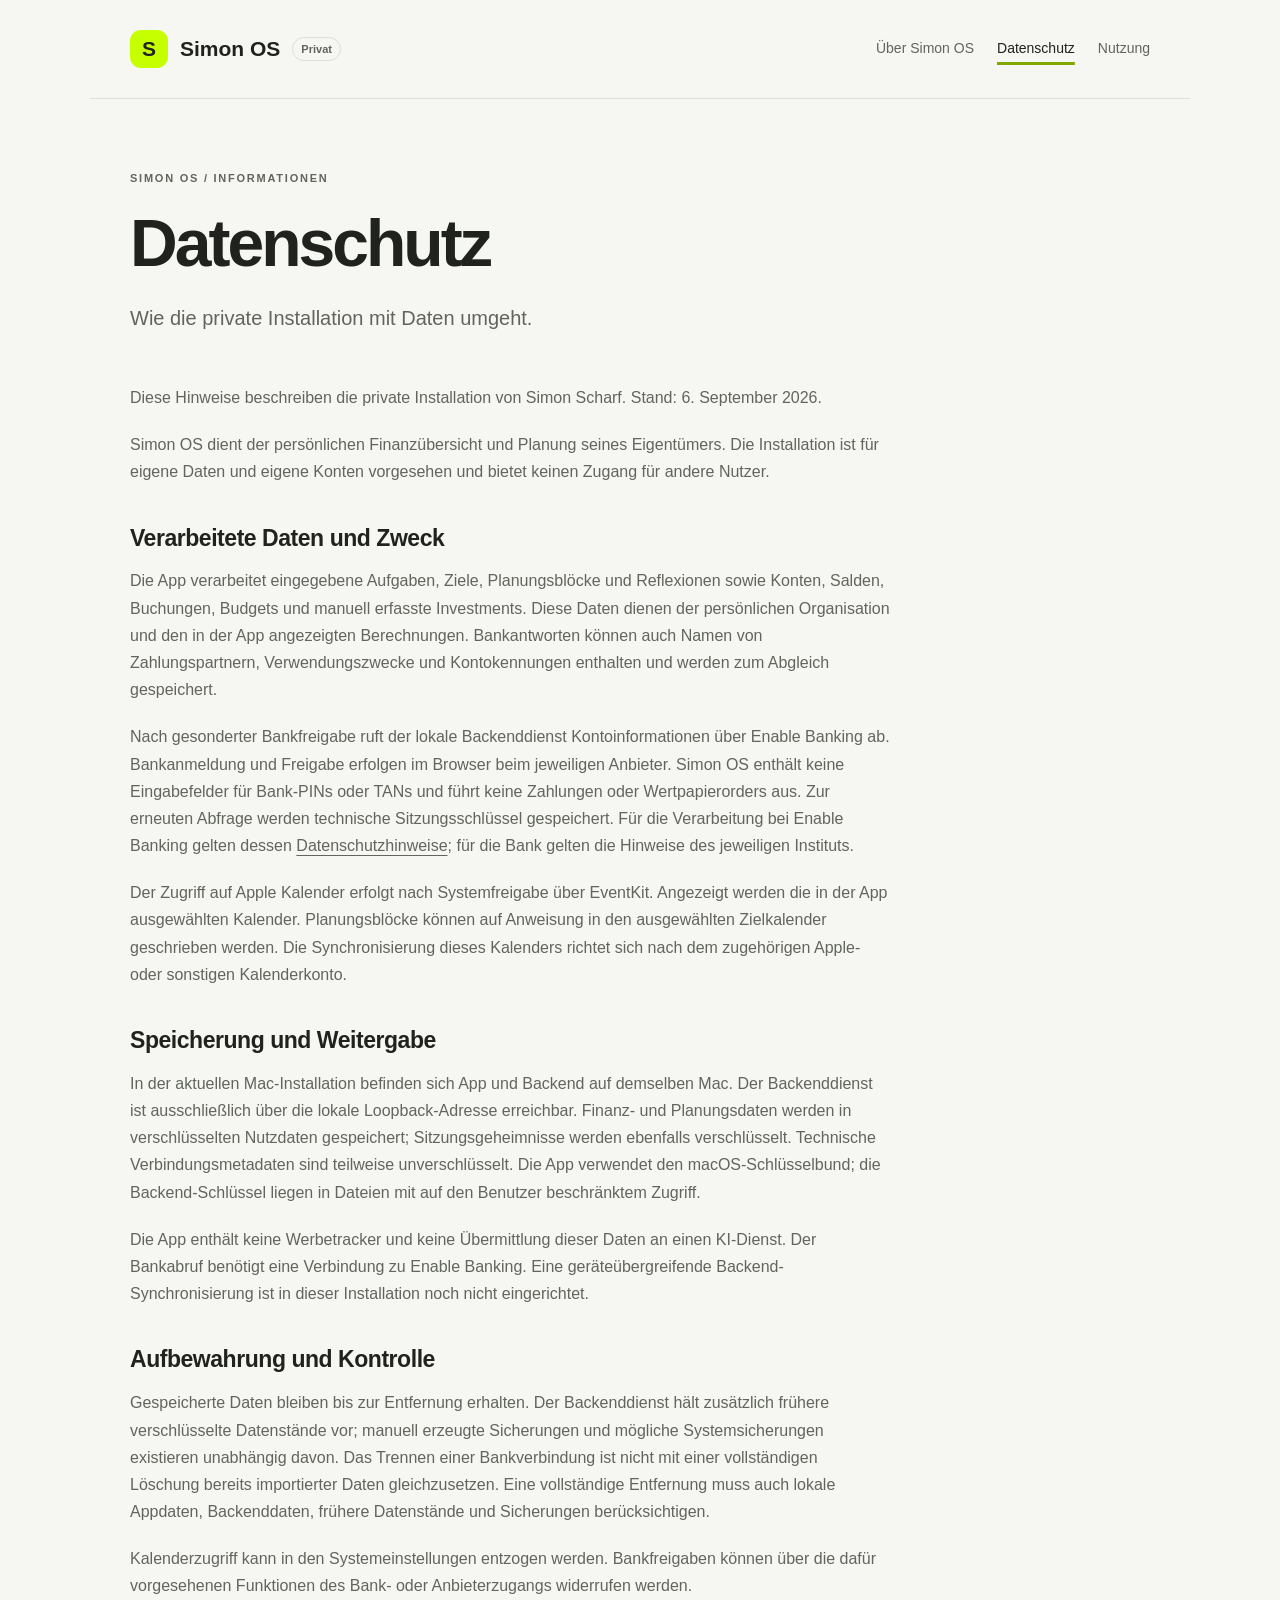
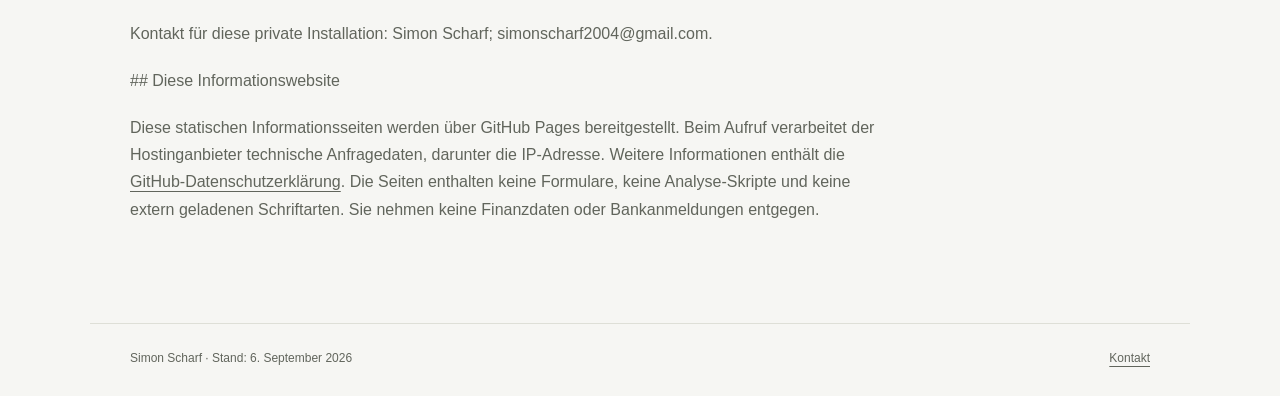
==== privacy.html @ 49741366 "Publish Simon OS private-use information pages" ====
<!doctype html>
<html lang="de"><head><meta charset="utf-8"><meta name="viewport" content="width=device-width,initial-scale=1">
<meta name="referrer" content="no-referrer"><meta name="robots" content="noindex,nofollow">
<meta http-equiv="Content-Security-Policy" content="default-src 'none'; style-src 'self'; img-src 'self'; base-uri 'none'; form-action 'none'">
<title>Datenschutz · Simon OS</title><meta name="description" content="Informationen zur privaten Finanz- und Planungsapp Simon OS.">
<link rel="stylesheet" href="style.css"></head><body><a class="skip" href="#inhalt">Zum Inhalt</a>
<header><a class="brand" href="index.html"><span class="mark" aria-hidden="true">S</span>Simon OS<span class="badge">Privat</span></a><nav aria-label="Hauptnavigation"><a href="index.html">Über Simon OS</a><a href="privacy.html" aria-current="page">Datenschutz</a><a href="terms.html">Nutzung</a></nav></header>
<main id="inhalt"><p class="eyebrow">SIMON OS / INFORMATIONEN</p><h1>Datenschutz</h1><p class="lead">Wie die private Installation mit Daten umgeht.</p><article><p>Diese Hinweise beschreiben die private Installation von Simon Scharf. Stand: 6. September 2026.</p>
<p>Simon OS dient der persönlichen Finanzübersicht und Planung seines Eigentümers. Die Installation ist für eigene Daten und eigene Konten vorgesehen und bietet keinen Zugang für andere Nutzer.</p>
<h2>Verarbeitete Daten und Zweck</h2>
<p>Die App verarbeitet eingegebene Aufgaben, Ziele, Planungsblöcke und Reflexionen sowie Konten, Salden, Buchungen, Budgets und manuell erfasste Investments. Diese Daten dienen der persönlichen Organisation und den in der App angezeigten Berechnungen. Bankantworten können auch Namen von Zahlungspartnern, Verwendungszwecke und Kontokennungen enthalten und werden zum Abgleich gespeichert.</p>
<p>Nach gesonderter Bankfreigabe ruft der lokale Backenddienst Kontoinformationen über Enable Banking ab. Bankanmeldung und Freigabe erfolgen im Browser beim jeweiligen Anbieter. Simon OS enthält keine Eingabefelder für Bank-PINs oder TANs und führt keine Zahlungen oder Wertpapierorders aus. Zur erneuten Abfrage werden technische Sitzungsschlüssel gespeichert. Für die Verarbeitung bei Enable Banking gelten dessen <a href="https://enablebanking.com/privacy">Datenschutzhinweise</a>; für die Bank gelten die Hinweise des jeweiligen Instituts.</p>
<p>Der Zugriff auf Apple Kalender erfolgt nach Systemfreigabe über EventKit. Angezeigt werden die in der App ausgewählten Kalender. Planungsblöcke können auf Anweisung in den ausgewählten Zielkalender geschrieben werden. Die Synchronisierung dieses Kalenders richtet sich nach dem zugehörigen Apple- oder sonstigen Kalenderkonto.</p>
<h2>Speicherung und Weitergabe</h2>
<p>In der aktuellen Mac-Installation befinden sich App und Backend auf demselben Mac. Der Backenddienst ist ausschließlich über die lokale Loopback-Adresse erreichbar. Finanz- und Planungsdaten werden in verschlüsselten Nutzdaten gespeichert; Sitzungsgeheimnisse werden ebenfalls verschlüsselt. Technische Verbindungsmetadaten sind teilweise unverschlüsselt. Die App verwendet den macOS-Schlüsselbund; die Backend-Schlüssel liegen in Dateien mit auf den Benutzer beschränktem Zugriff.</p>
<p>Die App enthält keine Werbetracker und keine Übermittlung dieser Daten an einen KI-Dienst. Der Bankabruf benötigt eine Verbindung zu Enable Banking. Eine geräteübergreifende Backend-Synchronisierung ist in dieser Installation noch nicht eingerichtet.</p>
<h2>Aufbewahrung und Kontrolle</h2>
<p>Gespeicherte Daten bleiben bis zur Entfernung erhalten. Der Backenddienst hält zusätzlich frühere verschlüsselte Datenstände vor; manuell erzeugte Sicherungen und mögliche Systemsicherungen existieren unabhängig davon. Das Trennen einer Bankverbindung ist nicht mit einer vollständigen Löschung bereits importierter Daten gleichzusetzen. Eine vollständige Entfernung muss auch lokale Appdaten, Backenddaten, frühere Datenstände und Sicherungen berücksichtigen.</p>
<p>Kalenderzugriff kann in den Systemeinstellungen entzogen werden. Bankfreigaben können über die dafür vorgesehenen Funktionen des Bank- oder Anbieterzugangs widerrufen werden.</p>
<p>Kontakt für diese private Installation: Simon Scharf; simonscharf2004@gmail.com.</p>
<p>
## Diese Informationswebsite</p>
<p>Diese statischen Informationsseiten werden über GitHub Pages bereitgestellt. Beim Aufruf verarbeitet der Hostinganbieter technische Anfragedaten, darunter die IP-Adresse. Weitere Informationen enthält die <a href="https://docs.github.com/en/site-policy/privacy-policies/github-general-privacy-statement">GitHub-Datenschutzerklärung</a>. Die Seiten enthalten keine Formulare, keine Analyse-Skripte und keine extern geladenen Schriftarten. Sie nehmen keine Finanzdaten oder Bankanmeldungen entgegen.</p></article></main>
<footer><span>Simon Scharf · Stand: 6. September 2026</span><a href="mailto:simonscharf2004@gmail.com">Kontakt</a></footer></body></html>
---- style.css ----
:root{color-scheme:light;--bg:#f6f6f3;--panel:#fff;--ink:#20221e;--muted:#61655c;--line:#dedfd7;--lime:#c6ff00}
*{box-sizing:border-box}body{margin:0;background:var(--bg);color:var(--ink);font:16px/1.7 -apple-system,BlinkMacSystemFont,"Segoe UI",sans-serif}a{color:inherit;text-underline-offset:4px}a:hover{text-decoration-thickness:2px}a:focus-visible{outline:3px solid var(--ink);outline-offset:5px;border-radius:3px}.skip{position:absolute;top:-100px;background:var(--lime);padding:12px;z-index:2}.skip:focus{top:0}header,main,footer{max-width:1100px;margin:auto;padding-left:40px;padding-right:40px}header{display:flex;align-items:center;justify-content:space-between;gap:24px;padding-top:30px;padding-bottom:30px;border-bottom:1px solid var(--line)}.brand{display:flex;align-items:center;gap:12px;font-size:21px;font-weight:750;text-decoration:none;white-space:nowrap}.mark{display:grid;place-items:center;background:var(--lime);color:#20221e;width:38px;height:38px;border-radius:11px}.badge{font-size:11px;font-weight:600;border:1px solid var(--line);padding:2px 8px;border-radius:20px;color:var(--muted)}nav{display:flex;gap:23px;font-size:14px}nav a{text-decoration:none;color:var(--muted)}nav a[aria-current]{color:var(--ink);text-decoration:underline;text-decoration-color:#80a800;text-decoration-thickness:3px;text-underline-offset:9px}main{padding-top:70px;padding-bottom:80px;min-height:65vh}.eyebrow{font-size:11px;font-weight:750;letter-spacing:.16em;color:var(--muted);margin:0 0 20px}h1{font-size:clamp(36px,5.4vw,66px);line-height:1.08;font-weight:700;letter-spacing:-.045em;max-width:850px;margin:0 0 24px;white-space:pre-line;overflow-wrap:anywhere}.lead{font-size:20px;line-height:1.55;color:var(--muted);margin:0 0 50px;max-width:700px}article>p,article>h2{max-width:760px}h2{font-size:23px;line-height:1.3;letter-spacing:-.02em;margin:38px 0 14px}p{margin:0 0 20px}article>p{color:var(--muted)}.cards{display:grid;grid-template-columns:repeat(3,1fr);gap:16px;margin:0 0 48px}.cards section{background:var(--panel);padding:26px;border:1px solid var(--line);border-radius:18px}.number{display:inline-block;font:600 12px/1.6 ui-monospace,monospace;background:var(--lime);color:#20221e;padding:2px 8px;border-radius:5px}.cards h2{margin:20px 0 10px}.cards p{font-size:15px;color:var(--muted);margin:0}.links{display:flex;flex-wrap:wrap;gap:14px;margin-top:30px}.links a{background:var(--panel);border:1px solid var(--line);border-radius:10px;padding:12px 18px;text-decoration:none;font-size:14px;font-weight:600}.links a:first-child{background:var(--lime);color:#20221e;border-color:var(--lime)}.links span{margin-left:16px}footer{border-top:1px solid var(--line);padding-top:24px;padding-bottom:28px;display:flex;justify-content:space-between;gap:16px;color:var(--muted);font-size:12px}
@media(prefers-color-scheme:dark){:root{color-scheme:dark;--bg:#181a17;--panel:#22251f;--ink:#f4f5f0;--muted:#b4b9ac;--line:#393d33}nav a[aria-current]{text-decoration-color:var(--lime)}}
@media(max-width:640px){header,main,footer{padding-left:24px;padding-right:24px}header{align-items:flex-start;flex-direction:column;gap:22px;padding-top:24px;padding-bottom:26px}nav{gap:22px;font-size:13px}main{padding-top:46px;padding-bottom:48px}.lead{font-size:18px;margin-bottom:32px}.cards{grid-template-columns:1fr;gap:12px;margin-bottom:32px}.cards section{padding:22px}.cards h2{margin-top:14px}footer{flex-direction:column;gap:6px}}
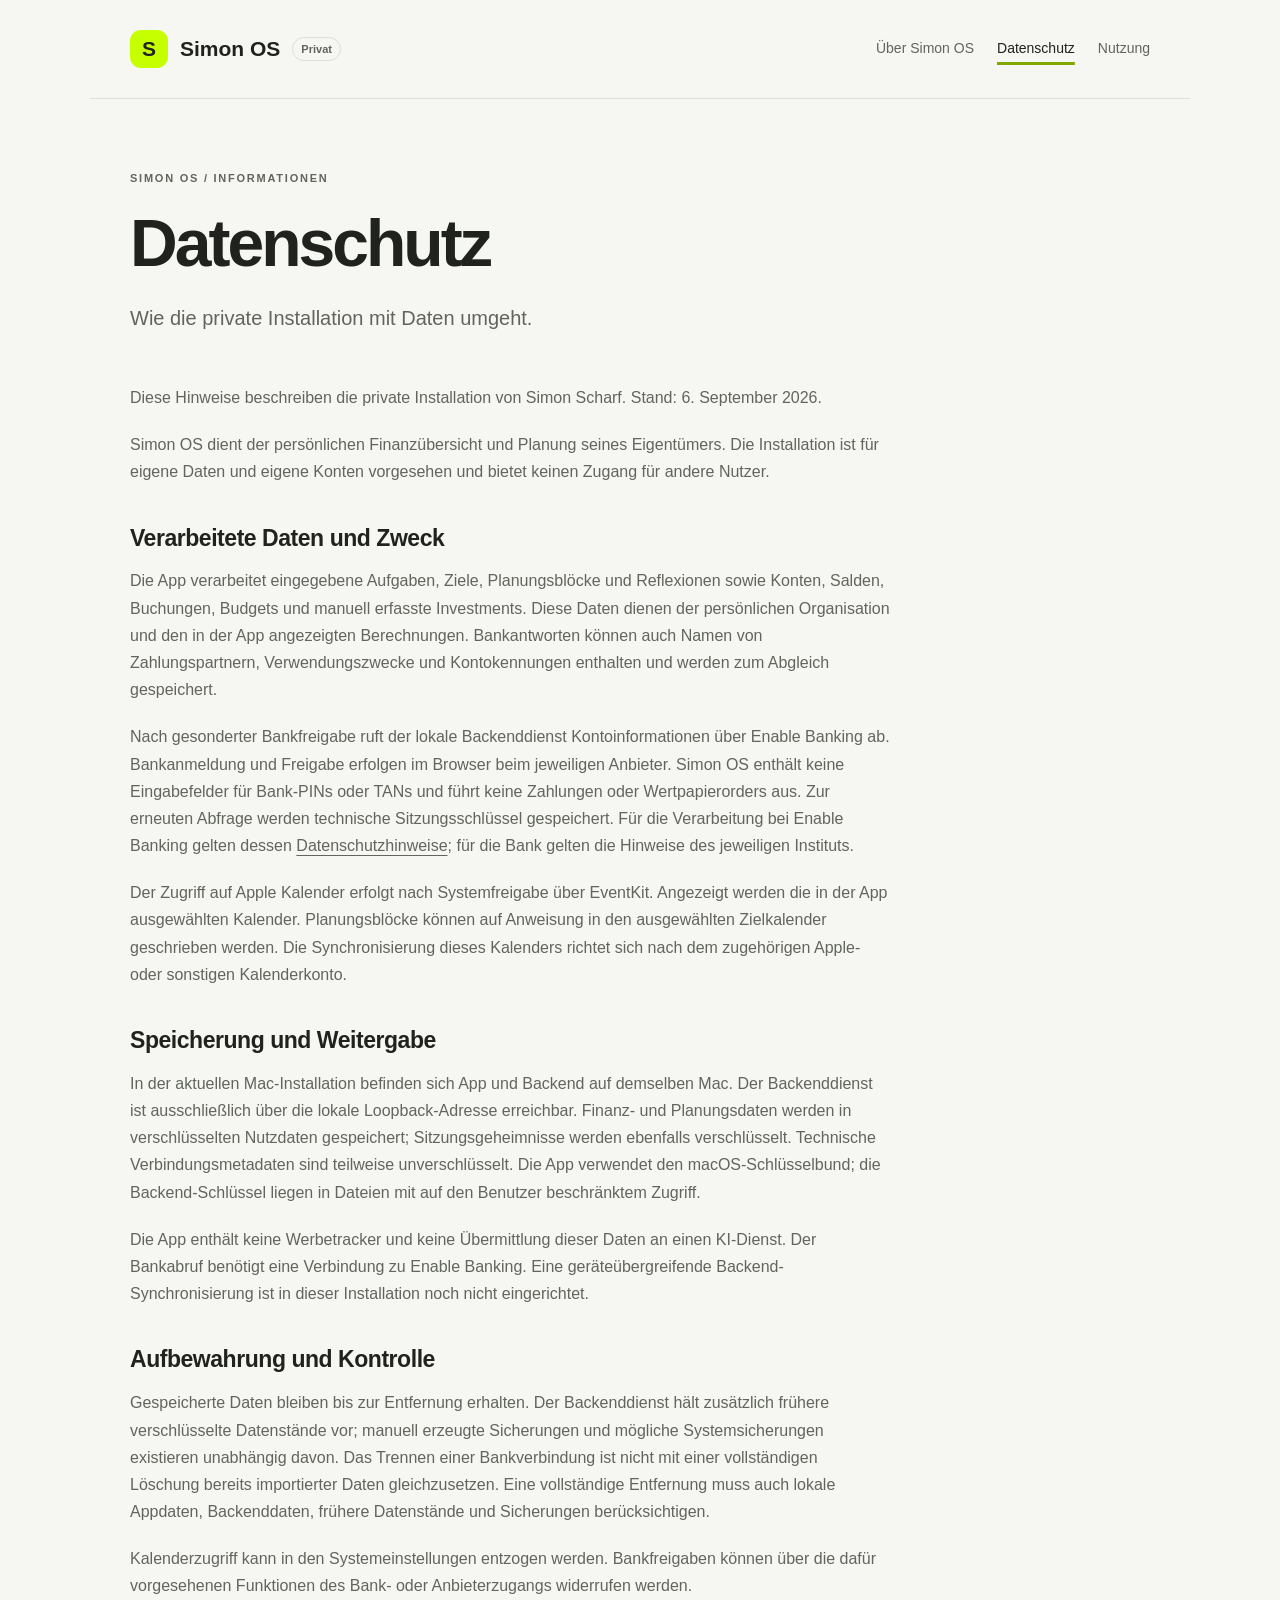
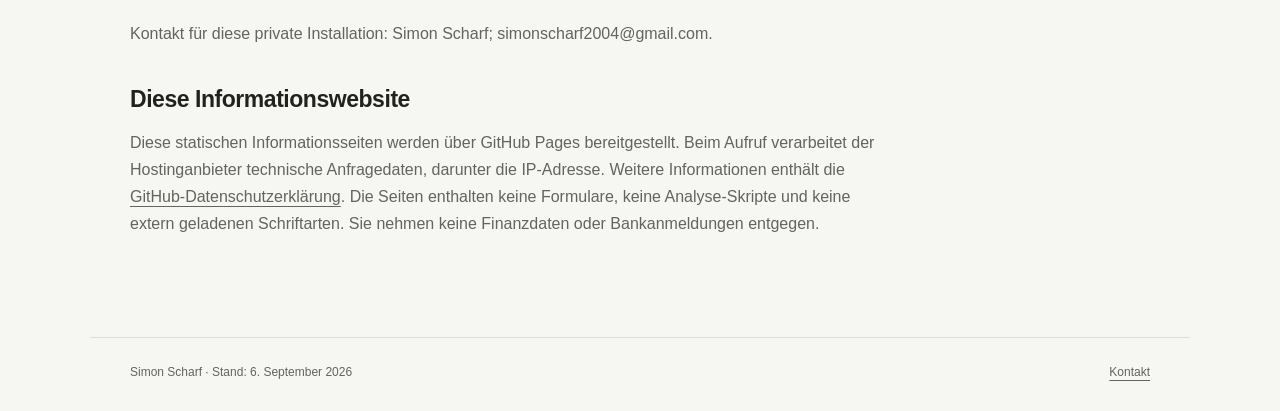
==== commit 8c0f4c72: "Render hosting privacy section as a heading" ====
--- a/privacy.html
+++ b/privacy.html
@@ -18,7 +18,6 @@
 <p>Gespeicherte Daten bleiben bis zur Entfernung erhalten. Der Backenddienst hält zusätzlich frühere verschlüsselte Datenstände vor; manuell erzeugte Sicherungen und mögliche Systemsicherungen existieren unabhängig davon. Das Trennen einer Bankverbindung ist nicht mit einer vollständigen Löschung bereits importierter Daten gleichzusetzen. Eine vollständige Entfernung muss auch lokale Appdaten, Backenddaten, frühere Datenstände und Sicherungen berücksichtigen.</p>
 <p>Kalenderzugriff kann in den Systemeinstellungen entzogen werden. Bankfreigaben können über die dafür vorgesehenen Funktionen des Bank- oder Anbieterzugangs widerrufen werden.</p>
 <p>Kontakt für diese private Installation: Simon Scharf; simonscharf2004@gmail.com.</p>
-<p>
-## Diese Informationswebsite</p>
+<h2>Diese Informationswebsite</h2>
 <p>Diese statischen Informationsseiten werden über GitHub Pages bereitgestellt. Beim Aufruf verarbeitet der Hostinganbieter technische Anfragedaten, darunter die IP-Adresse. Weitere Informationen enthält die <a href="https://docs.github.com/en/site-policy/privacy-policies/github-general-privacy-statement">GitHub-Datenschutzerklärung</a>. Die Seiten enthalten keine Formulare, keine Analyse-Skripte und keine extern geladenen Schriftarten. Sie nehmen keine Finanzdaten oder Bankanmeldungen entgegen.</p></article></main>
 <footer><span>Simon Scharf · Stand: 6. September 2026</span><a href="mailto:simonscharf2004@gmail.com">Kontakt</a></footer></body></html>
